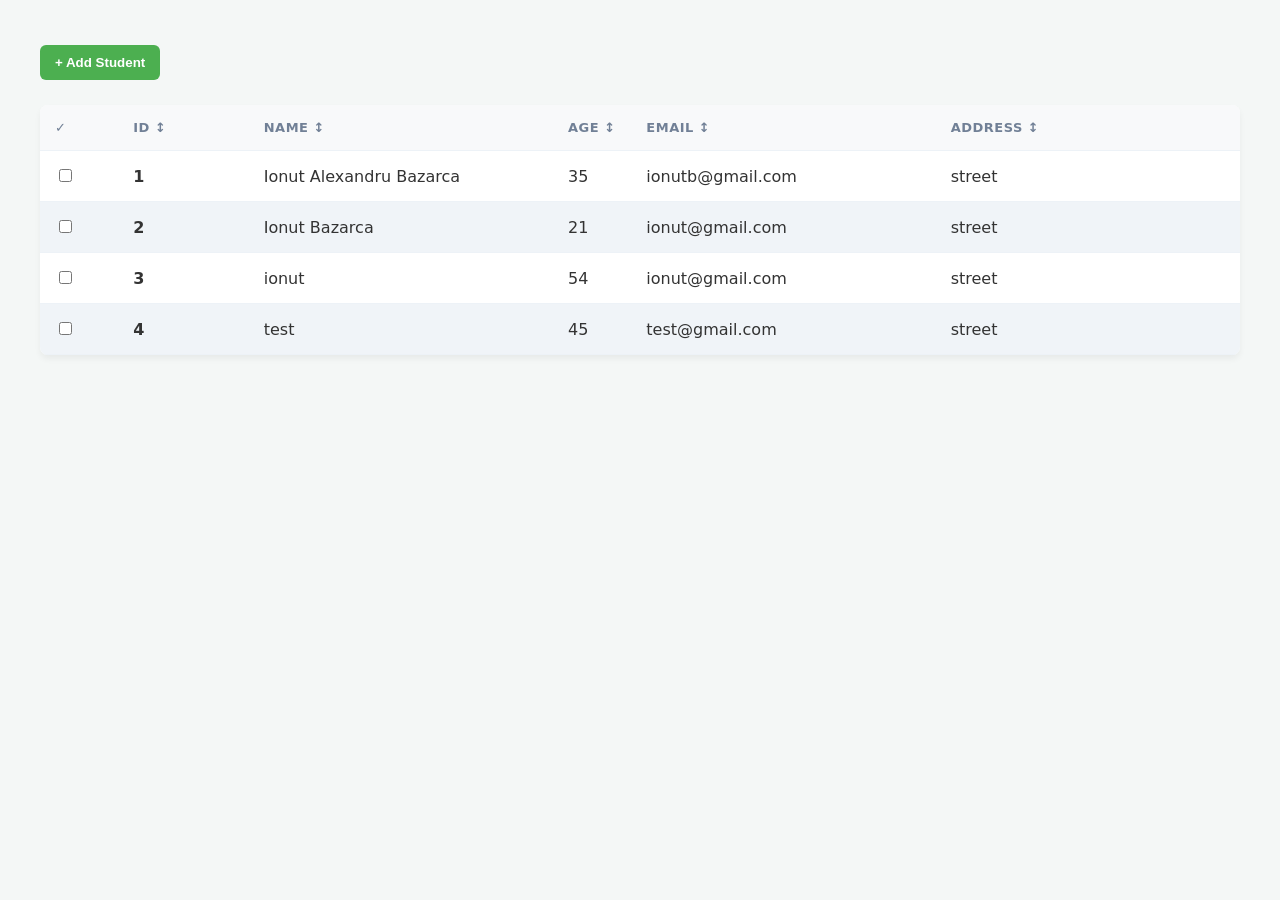
==== templates/index.html @ 40fed513 "Update print statement from 'Hello' to 'Goodbye'" ====
<!DOCTYPE html>
<html lang="en">
<head>
    <meta charset="UTF-8">
    <meta name="viewport" content="width=device-width, initial-scale=1.0">
    <title>Student Records</title>
    <style>
        body { 
            font-family: 'Segoe UI', system-ui, sans-serif; 
            background-color: #f4f7f6; 
            color: #333; 
            margin: 40px; 
        }

        h2 { color: #2c3e50; }

        /* Top Buttons */
        .header-actions {
            display: flex;
            justify-content: flex-start;
            align-items: center;
            margin-bottom: 20px;
            height: 45px; 
        }

        /* Rounded buttons */
        button { 
            padding: 10px 15px; 
            border: none; 
            border-radius: 6px; 
            cursor: pointer; 
            font-weight: 600; 
            transition: all 0.2s ease;
            margin-right: 8px;
        }
        .btn-primary { background-color: #4CAF50; color: white; }
        .btn-primary:hover { background-color: #45a049; }

        .btn-danger { background-color: #ff4757; color: white; }
        .btn-danger:hover { background-color: #ff6b81; }

        .btn-secondary { background-color: #dfe4ea; color: #2f3542; }
        .btn-secondary:hover { background-color: #ced6e0; }

        .btn-warning { background-color: #f39c12; color: white; }
        .btn-warning:hover { background-color: #d68910; }

        /* The action menu */
        #topActionBar {
            display: none; 
            align-items: center;
        }

        /* Table Design */
        table { 
            width: 100%; 
            border-collapse: collapse; 
            table-layout: fixed; 
            background: white; 
            border-radius: 8px; 
            overflow: hidden; 
            box-shadow: 0 4px 6px rgba(0,0,0,0.05); 
        }

        th, td { 
            border-bottom: 1px solid #edf2f7; 
            padding: 15px; 
            text-align: left; 
            word-wrap: break-word; 
        }

        th { 
            background-color: #f8f9fa; 
            color: #718096;
            text-transform: uppercase;
            font-size: 13px;
            letter-spacing: 0.5px;
        }

        th.sortable { cursor: pointer; user-select: none; }
        th.sortable:hover { background-color: #e2e8f0; color: #2d3748;}

        tbody tr:nth-child(even) { background-color: #f0f4f8; }
        tbody tr:hover { background-color: #e2e8f0; } 

        .student-name-cell { cursor: context-menu; }

        /* Forms & Profiles */
        .modal-overlay {
            display: none; 
            position: fixed; 
            top: 0; left: 0; 
            width: 100%; height: 100%;
            background: rgba(0,0,0,0.4); 
            z-index: 1001; 
            align-items: center; 
            justify-content: center;
        }

        .modal-card {
            background: white; 
            padding: 30px; 
            border-radius: 16px; 
            width: 350px;
            box-shadow: 0 15px 35px rgba(0,0,0,0.15);
            position: relative;
        }

        .modal-card h3 { 
            margin-top: 0; 
            color: #2c3e50; 
            border-bottom: 2px solid #edf2f7; 
            padding-bottom: 12px; 
            margin-bottom: 20px;
        }

        .form-group { margin-bottom: 15px; }
        .form-group input { 
            width: 100%; 
            padding: 10px; 
            border: 1px solid #cbd5e0; 
            border-radius: 6px; 
            box-sizing: border-box; 
            font-family: inherit;
        }
        .form-group input:focus {
            outline: none;
            border-color: #3498db;
            box-shadow: 0 0 0 2px rgba(52, 152, 219, 0.2);
        }

        .close-btn { 
            position: absolute; 
            top: 20px; right: 20px; 
            cursor: pointer; 
            font-size: 20px; 
            color: #a0aec0; 
            background: none;
            border: none;
            padding: 0;
        }
        .close-btn:hover { color: #2d3748; }

        /* Profile Card Styling */
        .profile-header {
            text-align: center;
            margin-bottom: 25px;
            margin-top: 10px;
        }

        .profile-avatar {
            width: 70px;
            height: 70px;
            border-radius: 50%;
            background: linear-gradient(135deg, #4facfe 0%, #00f2fe 100%);
            color: white;
            font-size: 28px;
            font-weight: bold;
            display: flex;
            align-items: center;
            justify-content: center;
            margin: 0 auto 15px auto;
            box-shadow: 0 4px 10px rgba(79, 172, 254, 0.3);
        }

        .profile-name {
            font-size: 22px;
            font-weight: 700;
            color: #1a202c;
            margin-bottom: 4px;
        }

        .profile-subtitle {
            font-size: 14px;
            color: #718096;
            font-weight: 500;
        }

        .profile-details-grid {
            display: flex;
            flex-direction: column;
            gap: 12px;
        }

        .profile-item {
            background-color: #f8fafc; 
            padding: 12px 16px;
            border-radius: 10px;
            border: 1px solid #f1f5f9;
        }

        .profile-label {
            font-size: 11px;
            text-transform: uppercase;
            color: #94a3b8;
            font-weight: 700;
            letter-spacing: 0.5px;
            margin-bottom: 4px;
            display: block;
        }

        .profile-value {
            font-size: 15px;
            color: #334155;
            font-weight: 500;
            word-wrap: break-word;
        }

        /* Custom Right-Click Menu */
        #customContextMenu {
            display: none;
            position: absolute;
            background: white;
            border: 1px solid #e2e8f0;
            box-shadow: 0 4px 12px rgba(0,0,0,0.15);
            border-radius: 6px;
            z-index: 1000;
            min-width: 160px;
            overflow: hidden;
        }
        #customContextMenu ul { list-style: none; margin: 0; padding: 5px 0; }
        #customContextMenu li { padding: 10px 15px; cursor: pointer; font-size: 14px; color: #2d3748; }
        #customContextMenu li:hover { background-color: #f1f5f9; }
        .menu-danger { color: #e53e3e !important; }
    </style>
</head>
<body>

    <h2></h2>

    <div class="header-actions">
        <button class="btn-primary" onclick="openAddForm()">+ Add Student</button>

        <div id="topActionBar">
            <button class="btn-secondary" onclick="editSelected()">Edit</button>
            <button class="btn-danger" onclick="removeSelected()">Remove</button>
        </div>
    </div>

    <table>
        <thead>
            <tr>
                <th style="width: 5%;">✓</th>
                <th class="sortable" style="width: 10%;" onclick="sortTable('id', 1, true)">ID ↕</th>
                <th class="sortable" style="width: 26.66%;" onclick="sortTable('name', 2)">Name ↕</th>
                <th class="sortable" style="width: 5%;" onclick="sortTable('age', 3, true)">Age ↕</th>
                <th class="sortable" style="width: 26.66%;" onclick="sortTable('email', 4)">Email ↕</th>
                <th class="sortable" style="width: 26.66%;" onclick="sortTable('address', 5)">Address ↕</th>
            </tr>
        </thead>
        <tbody id="tableBody">
        </tbody>
    </table>

    <div id="customContextMenu">
        <ul>
            <li onclick="viewProfile()">View student profile</li>
            <li class="menu-danger" onclick="removeSingleStudent()">Remove student</li>
        </ul>
    </div>

    <div id="addModalOverlay" class="modal-overlay" onclick="closeAddForm()">
        <div class="modal-card" onclick="event.stopPropagation()">
            <button class="close-btn" onclick="closeAddForm()">✖</button>
            <h3>New Student</h3>
            <div class="form-group"><input type="number" id="idNum" placeholder="ID Number"></div>
            <div class="form-group"><input type="text" id="name" placeholder="Full Name"></div>
            <div class="form-group"><input type="number" id="age" placeholder="Age"></div>
            <div class="form-group"><input type="email" id="email" placeholder="Email Address"></div>
            <div class="form-group"><input type="text" id="address" placeholder="Home Address"></div>
            <button class="btn-primary" onclick="submitStudent()">Save Record</button>
            <button class="btn-secondary" onclick="closeAddForm()">Cancel</button>
        </div>
    </div>

    <div id="editModalOverlay" class="modal-overlay" onclick="closeEditForm()">
        <div class="modal-card" onclick="event.stopPropagation()">
            <button class="close-btn" onclick="closeEditForm()">✖</button>
            <h3>Edit Student</h3>
            <div class="form-group"><input type="number" id="editIdNum" placeholder="ID Number"></div>
            <div class="form-group"><input type="text" id="editName" placeholder="Full Name"></div>
            <div class="form-group"><input type="number" id="editAge" placeholder="Age"></div>
            <div class="form-group"><input type="email" id="editEmail" placeholder="Email Address"></div>
            <div class="form-group"><input type="text" id="editAddress" placeholder="Home Address"></div>
            <button class="btn-warning" onclick="submitEdit()">Save Changes</button>
            <button class="btn-secondary" onclick="closeEditForm()">Cancel</button>
        </div>
    </div>

    <div id="studentModalOverlay" class="modal-overlay" onclick="closeProfile()">
        <div class="modal-card" onclick="event.stopPropagation()">
            <button class="close-btn" onclick="closeProfile()">✖</button>
            
            <div class="profile-header">
                <div class="profile-avatar" id="profileAvatar">?</div>
                <div class="profile-name" id="cardName">Student Name</div>
                <div class="profile-subtitle">Student ID: #<span id="cardId">0</span></div>
            </div>

            <div class="profile-details-grid">
                <div class="profile-item">
                    <span class="profile-label">Age</span>
                    <span class="profile-value" id="cardAge">-</span>
                </div>
                <div class="profile-item">
                    <span class="profile-label">Email Address</span>
                    <span class="profile-value" id="cardEmail">-</span>
                </div>
                <div class="profile-item">
                    <span class="profile-label">Home Address</span>
                    <span class="profile-value" id="cardAddress">-</span>
                </div>
            </div>
        </div>
    </div>

    <script>
        // Setup initial default users if none exist in LocalStorage
        const defaultUsers = [
            { sys_id: "ae1b4bc6", id: "1", name: "Ionut Alexandru Bazarca", age: "35", email: "ionutb@gmail.com", address: "street" },
            { sys_id: "6f2021c4", id: "2", name: "Ionut Bazarca", age: "21", email: "ionut@gmail.com", address: "street" },
            { sys_id: "a1d6e1ee", id: "3", name: "ionut", age: "54", email: "ionut@gmail.com", address: "street" },
            { sys_id: "7749afff", id: "4", name: "test", age: "45", email: "test@gmail.com", address: "street" }
        ];

        // Initialize from LocalStorage or inject defaults
        if (!localStorage.getItem('studentRecords')) {
            localStorage.setItem('studentRecords', JSON.stringify(defaultUsers));
        }

        // Declare the variables ONCE
        let globalStudents = JSON.parse(localStorage.getItem('studentRecords')); 
        let sortDirections = { 1: true, 2: true, 3: true, 4: true, 5: true }; 
        let currentRightClickId = null; 
        let currentEditId = null; 

        window.onload = loadStudents;

        window.onclick = function() {
            document.getElementById('customContextMenu').style.display = 'none';
        }

        function openAddForm() { document.getElementById('addModalOverlay').style.display = 'flex'; }
        function closeAddForm() { document.getElementById('addModalOverlay').style.display = 'none'; }
        function openEditForm() { document.getElementById('editModalOverlay').style.display = 'flex'; }
        function closeEditForm() { document.getElementById('editModalOverlay').style.display = 'none'; }
        function closeProfile() { document.getElementById('studentModalOverlay').style.display = 'none'; }

        function loadStudents() {
            renderTable(globalStudents);
        }

        function renderTable(data) {
            const tbody = document.getElementById('tableBody');
            tbody.innerHTML = '';

            data.forEach(student => {
                const row = `<tr>
                    <td><input type="checkbox" class="student-checkbox" value="${student.sys_id}" onchange="checkSelection()"></td>
                    <td><strong>${student.id}</strong></td>
                    <td class="student-name-cell" oncontextmenu="handleRightClick(event, '${student.sys_id}')" title="Right-click for options">${student.name}</td>
                    <td>${student.age}</td>
                    <td>${student.email}</td>
                    <td>${student.address}</td>
                </tr>`;
                tbody.innerHTML += row;
            });
            checkSelection(); 
        }

        function handleRightClick(event, sysId) {
            event.preventDefault(); 
            currentRightClickId = sysId; 
            const menu = document.getElementById('customContextMenu');
            menu.style.display = 'block';
            menu.style.left = event.pageX + 'px'; 
            menu.style.top = event.pageY + 'px';
        }

        function viewProfile() {
            const student = globalStudents.find(s => s.sys_id === currentRightClickId);
            if (student) {
                document.getElementById('cardId').innerText = student.id;
                document.getElementById('cardName').innerText = student.name;
                document.getElementById('cardAge').innerText = student.age + " years old";
                document.getElementById('cardEmail').innerText = student.email;
                document.getElementById('cardAddress').innerText = student.address;
                const firstLetter = student.name ? student.name.charAt(0).toUpperCase() : '?';
                document.getElementById('profileAvatar').innerText = firstLetter;
                document.getElementById('studentModalOverlay').style.display = 'flex';
            }
        }

        function removeSingleStudent() {
            if(confirm("Are you sure you want to remove this specific student?")) {
                globalStudents = globalStudents.filter(s => s.sys_id !== currentRightClickId);
                localStorage.setItem('studentRecords', JSON.stringify(globalStudents));
                loadStudents();
            }
        }

        function sortTable(columnKey, colIndex, isNumber = false) {
            let isAsc = sortDirections[colIndex];
            globalStudents.sort((a, b) => {
                let valA = a[columnKey];
                let valB = b[columnKey];
                if (isNumber) {
                    valA = parseFloat(valA) || 0; valB = parseFloat(valB) || 0;
                    return isAsc ? valA - valB : valB - valA;
                } else {
                    valA = valA.toLowerCase(); valB = valB.toLowerCase();
                    if (valA < valB) return isAsc ? -1 : 1;
                    if (valA > valB) return isAsc ? 1 : -1;
                    return 0;
                }
            });
            sortDirections[colIndex] = !isAsc;
            renderTable(globalStudents);
        }

        function submitStudent() {
            const idVal = document.getElementById('idNum').value;
            const nameVal = document.getElementById('name').value;
            const ageVal = document.getElementById('age').value;
            const emailVal = document.getElementById('email').value;
            const addressVal = document.getElementById('address').value;

            if (idVal === "" || isNaN(idVal)) { alert("Error: ID must be a valid number."); return; }
            if (nameVal.trim() === "") { alert("Error: Name cannot be blank."); return; }
            if (ageVal === "" || isNaN(ageVal)) { alert("Error: Age must be a valid number."); return; }
            if (!emailVal.includes("@")) { alert("Error: Email must contain an '@' symbol."); return; }
            if (addressVal.trim() === "") { alert("Error: Address cannot be blank."); return; }

            const newSysId = 'sys_' + Date.now();
            const data = { sys_id: newSysId, id: idVal, name: nameVal, age: ageVal, email: emailVal, address: addressVal };

            globalStudents.push(data);
            localStorage.setItem('studentRecords', JSON.stringify(globalStudents));

            document.getElementById('idNum').value = '';
            document.getElementById('name').value = '';
            document.getElementById('age').value = '';
            document.getElementById('email').value = '';
            document.getElementById('address').value = '';

            closeAddForm();
            loadStudents(); 
        }

        function checkSelection() {
            const checkboxes = document.querySelectorAll('.student-checkbox');
            const actionBar = document.getElementById('topActionBar'); 
            let isChecked = false;
            checkboxes.forEach(box => { if (box.checked) isChecked = true; });
            actionBar.style.display = isChecked ? 'flex' : 'none';
        }

        function removeSelected() {
            const checkboxes = document.querySelectorAll('.student-checkbox:checked');
            const idsToRemove = Array.from(checkboxes).map(box => box.value);

            if(confirm("Are you sure you want to remove selected students?")) {
                globalStudents = globalStudents.filter(s => !idsToRemove.includes(s.sys_id));
                localStorage.setItem('studentRecords', JSON.stringify(globalStudents));
                loadStudents();
                closeEditForm();
            }
        }

        function editSelected() {
            const checkboxes = document.querySelectorAll('.student-checkbox:checked');
            if (checkboxes.length !== 1) { alert("Please select exactly one student to edit."); return; }
            
            const sysId = checkboxes[0].value;
            const student = globalStudents.find(s => s.sys_id === sysId);
            
            if (student) {
                currentEditId = sysId; 
                document.getElementById('editIdNum').value = student.id;
                document.getElementById('editName').value = student.name;
                document.getElementById('editAge').value = student.age;
                document.getElementById('editEmail').value = student.email;
                document.getElementById('editAddress').value = student.address;
                openEditForm();
            }
        }

        function submitEdit() {
            const idVal = document.getElementById('editIdNum').value;
            const nameVal = document.getElementById('editName').value;
            const ageVal = document.getElementById('editAge').value;
            const emailVal = document.getElementById('editEmail').value;
            const addressVal = document.getElementById('editAddress').value;

            if (idVal === "" || isNaN(idVal)) { alert("Error: ID must be a valid number."); return; }
            if (nameVal.trim() === "") { alert("Error: Name cannot be blank."); return; }
            if (ageVal === "" || isNaN(ageVal)) { alert("Error: Age must be a valid number."); return; }
            if (!emailVal.includes("@")) { alert("Error: Email must contain an '@' symbol."); return; }
            if (addressVal.trim() === "") { alert("Error: Address cannot be blank."); return; }

            const index = globalStudents.findIndex(s => s.sys_id === currentEditId);
            if (index !== -1) {
                globalStudents[index] = {
                    sys_id: currentEditId,
                    id: idVal,
                    name: nameVal,
                    age: ageVal,
                    email: emailVal,
                    address: addressVal
                };
                localStorage.setItem('studentRecords', JSON.stringify(globalStudents));
            }

            closeEditForm();
            loadStudents(); 
            document.querySelectorAll('.student-checkbox').forEach(box => box.checked = false);
            checkSelection(); 
        }
    </script>
</body>
</html>
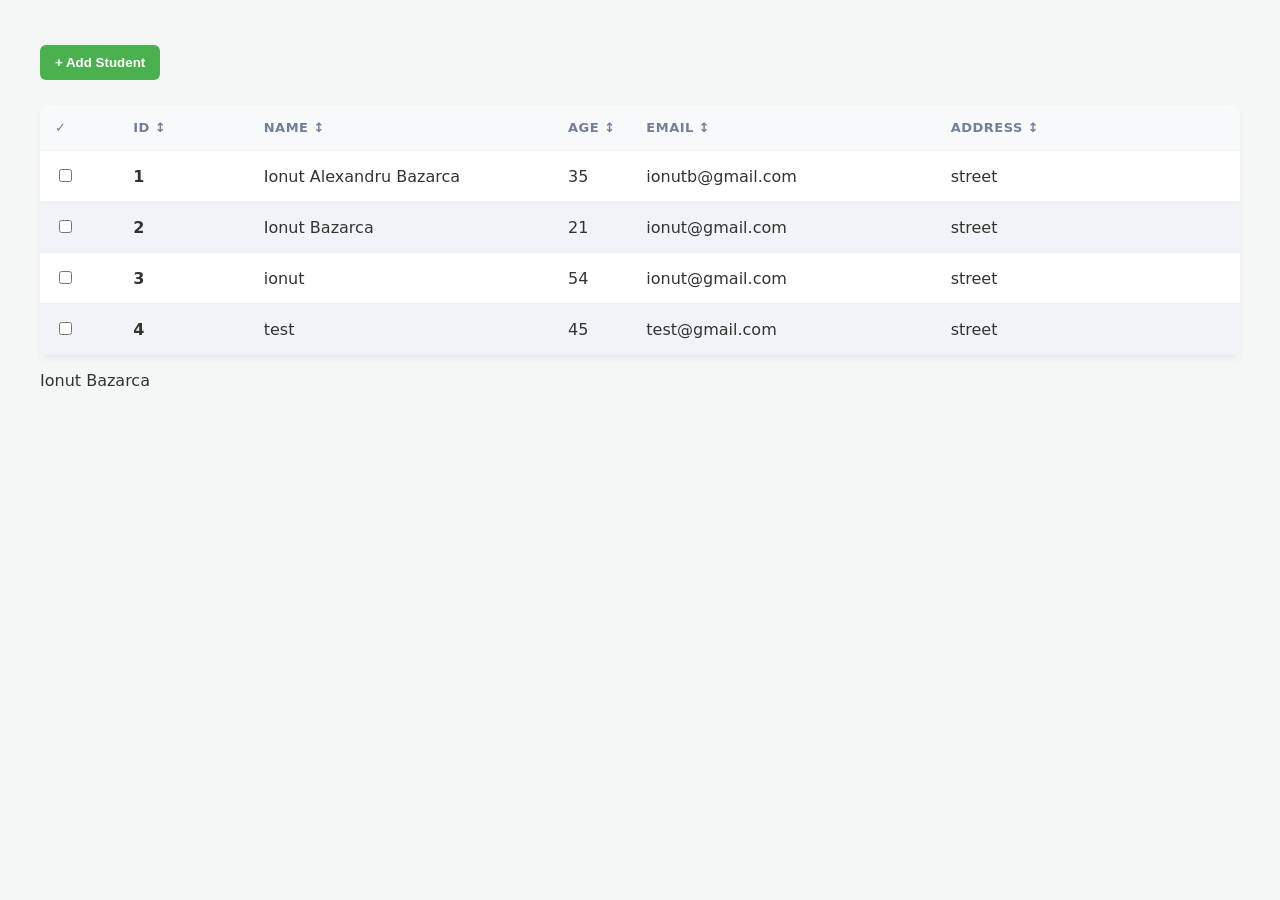
==== commit c1526e57: "Update index.html" ====
--- a/templates/index.html
+++ b/templates/index.html
@@ -517,5 +517,6 @@
             checkSelection(); 
         }
     </script>
+    <p>Ionut Bazarca</p>
 </body>
 </html>
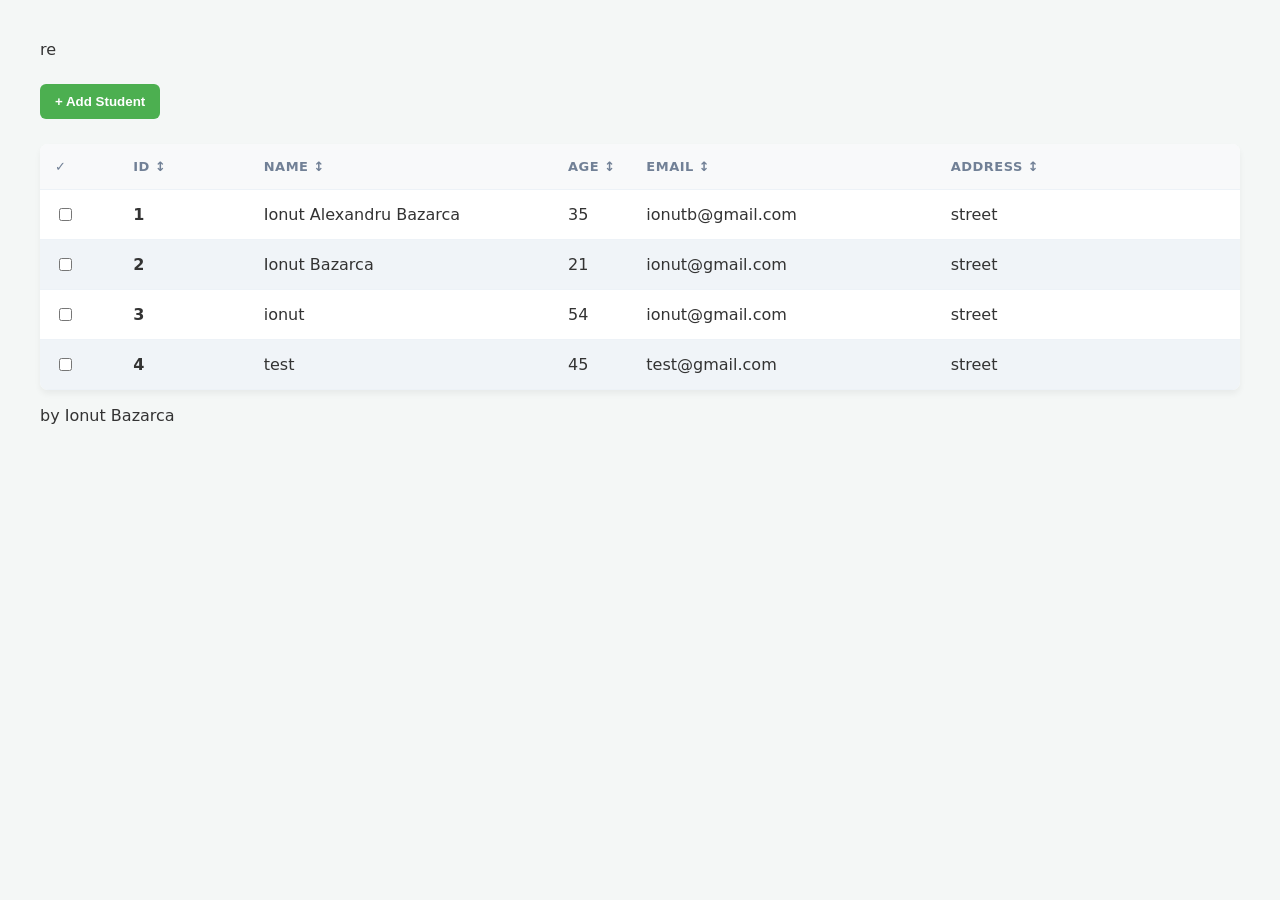
==== commit 76e718e2: "Update index.html" ====
--- a/templates/index.html
+++ b/templates/index.html
@@ -1,4 +1,4 @@
-<!DOCTYPE html>
+re<!DOCTYPE html>
 <html lang="en">
 <head>
     <meta charset="UTF-8">
@@ -517,6 +517,6 @@
             checkSelection(); 
         }
     </script>
-    <p>Ionut Bazarca</p>
 </body>
+     <centre><p> by Ionut Bazarca</p></centre>
 </html>
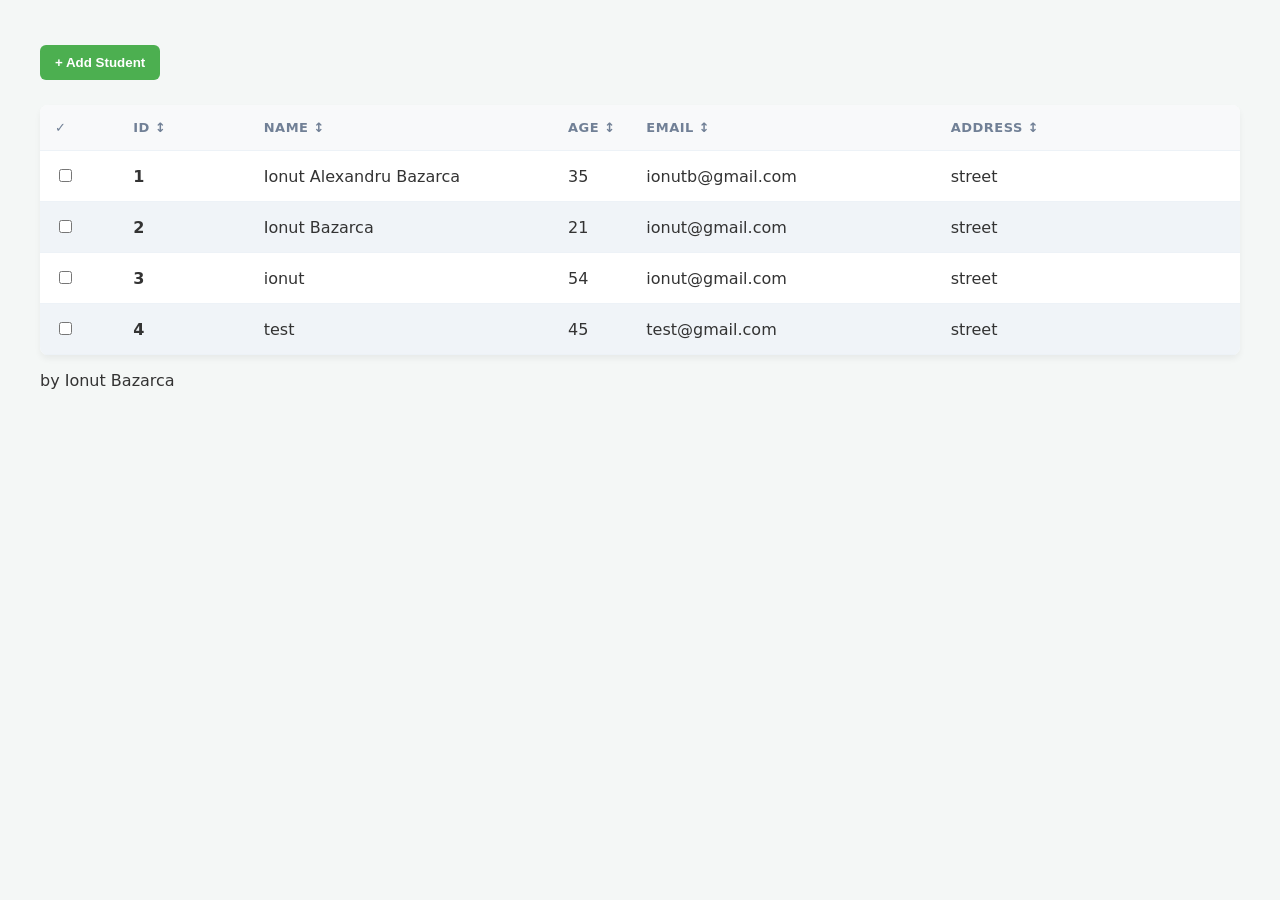
==== commit 96e4affb: "Update index.html" ====
--- a/templates/index.html
+++ b/templates/index.html
@@ -1,4 +1,4 @@
-re<!DOCTYPE html>
+<!DOCTYPE html>
 <html lang="en">
 <head>
     <meta charset="UTF-8">
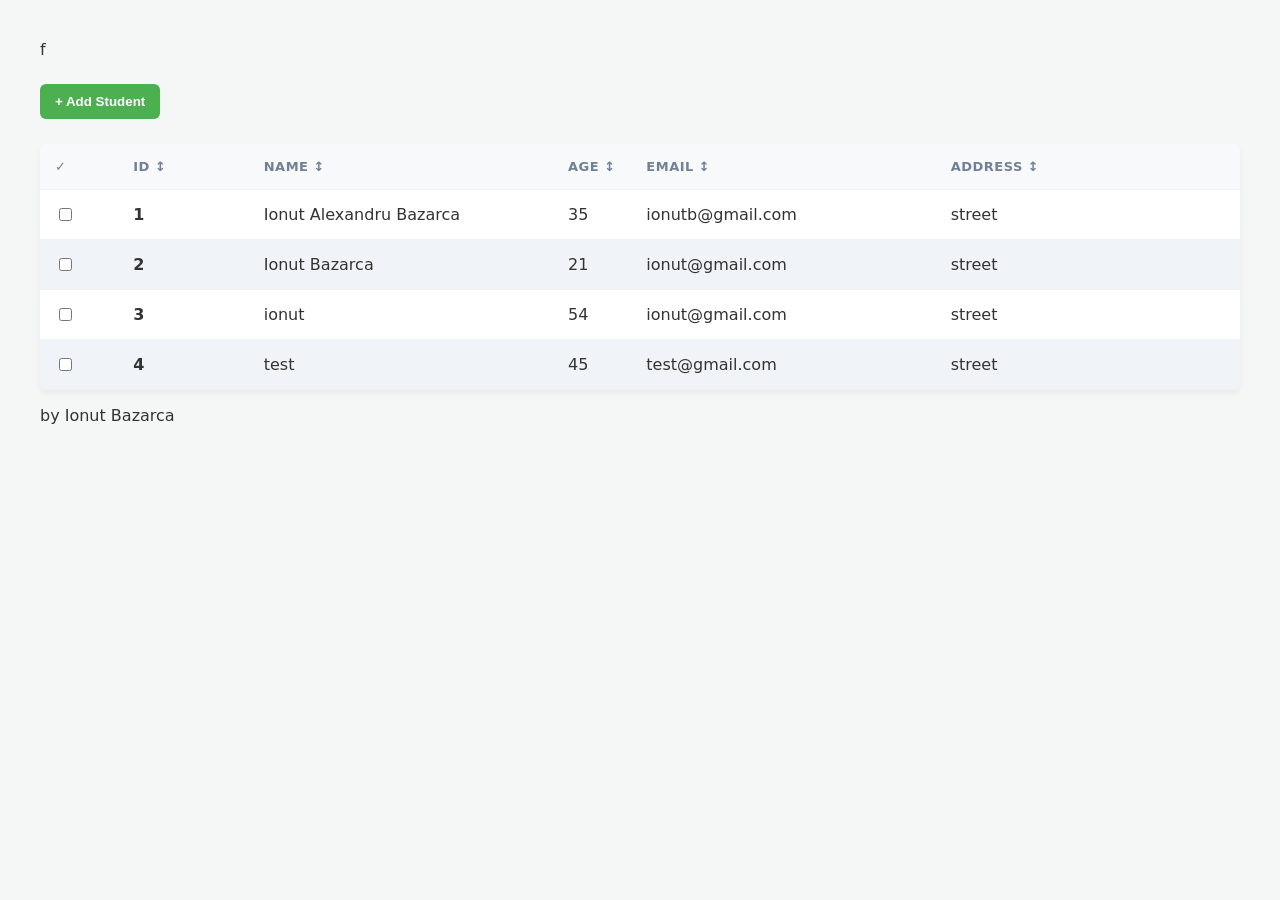
==== commit 954e6dd6: "Update index.html" ====
--- a/templates/index.html
+++ b/templates/index.html
@@ -1,4 +1,4 @@
-<!DOCTYPE html>
+f<!DOCTYPE html>
 <html lang="en">
 <head>
     <meta charset="UTF-8">
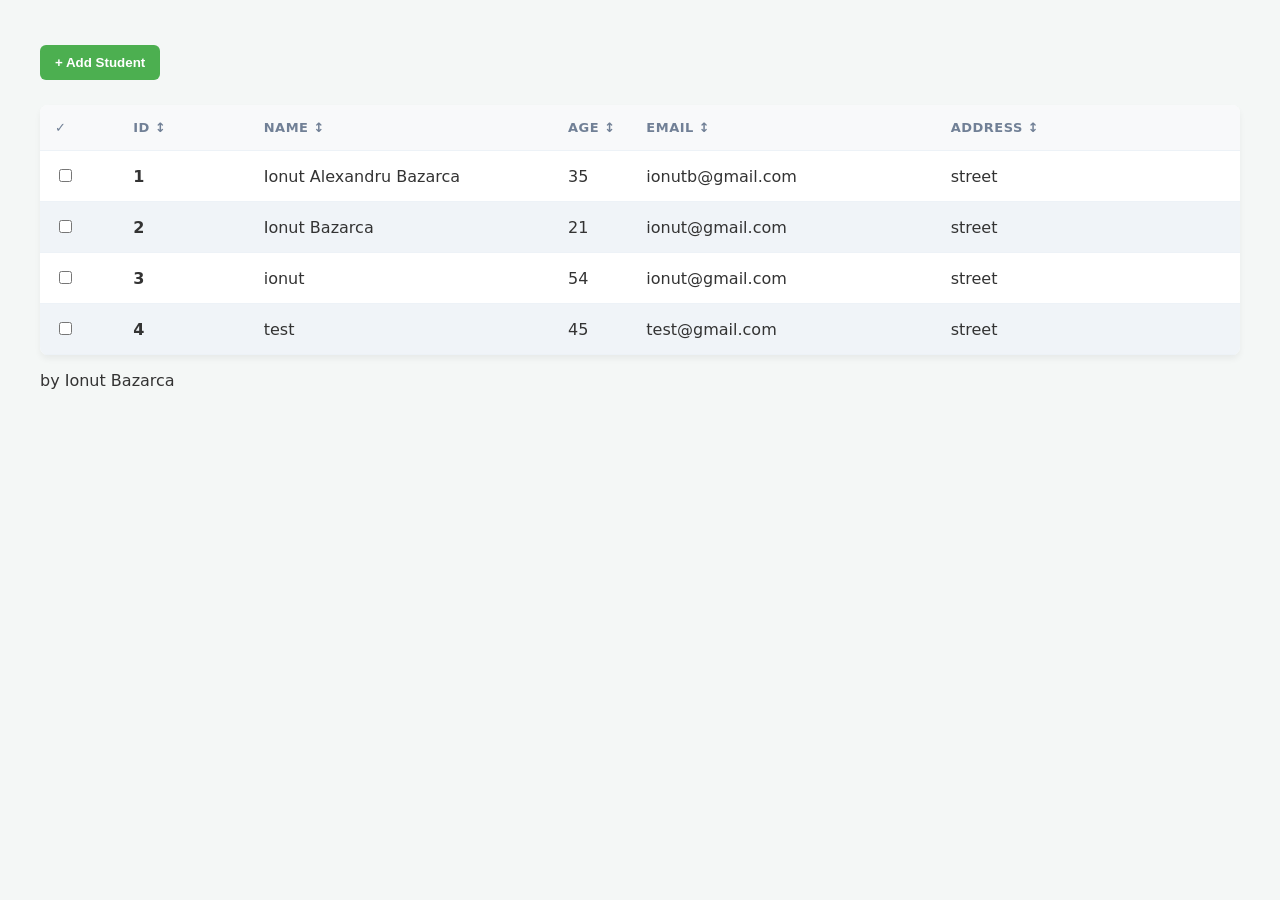
==== commit 87de9492: "Update index.html" ====
--- a/templates/index.html
+++ b/templates/index.html
@@ -1,4 +1,4 @@
-f<!DOCTYPE html>
+<!DOCTYPE html>
 <html lang="en">
 <head>
     <meta charset="UTF-8">
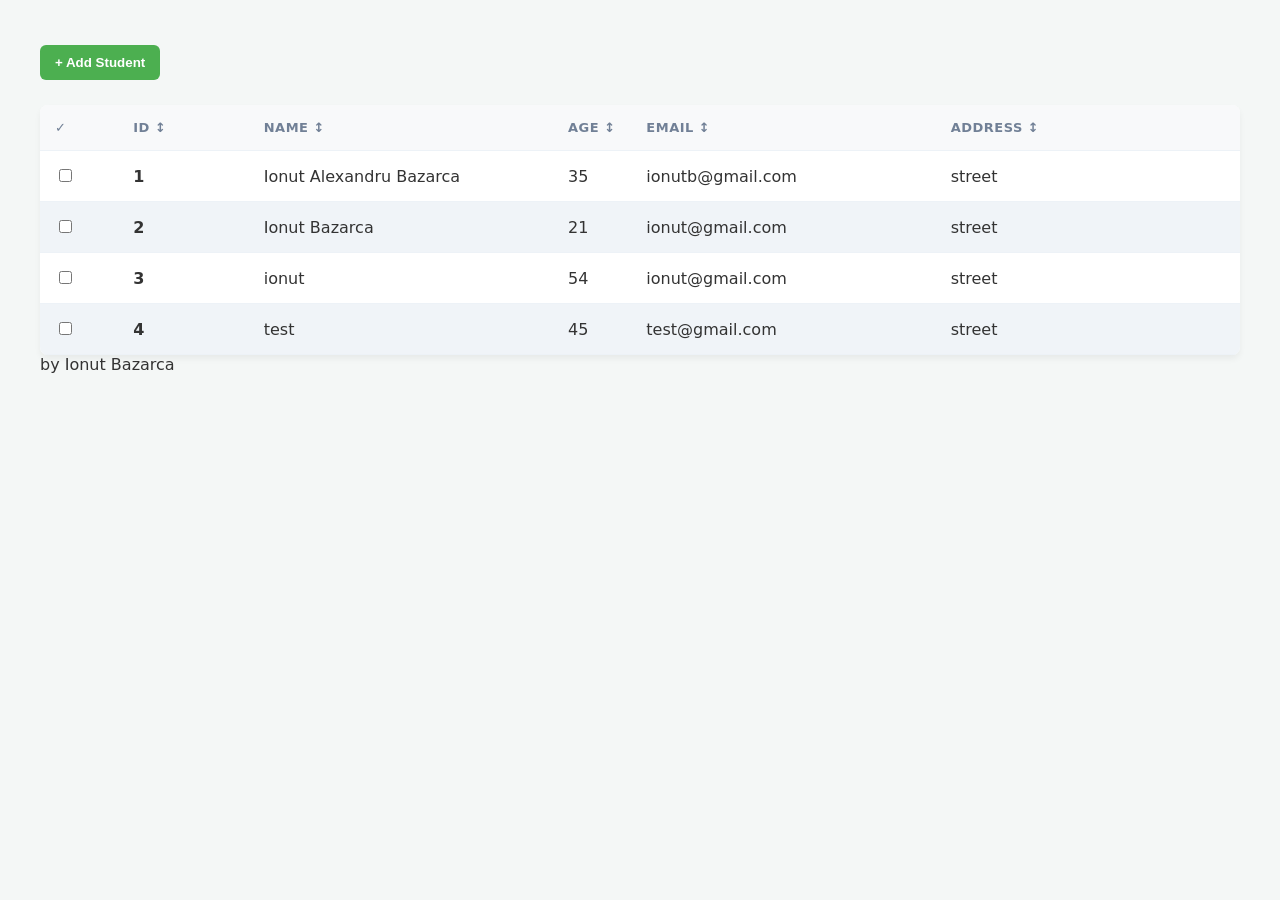
==== commit 8cbcda5a: "Update index.html" ====
--- a/templates/index.html
+++ b/templates/index.html
@@ -518,5 +518,5 @@
         }
     </script>
 </body>
-     <centre><p> by Ionut Bazarca</p></centre>
+     <centre> by Ionut Bazarca</centre>
 </html>
